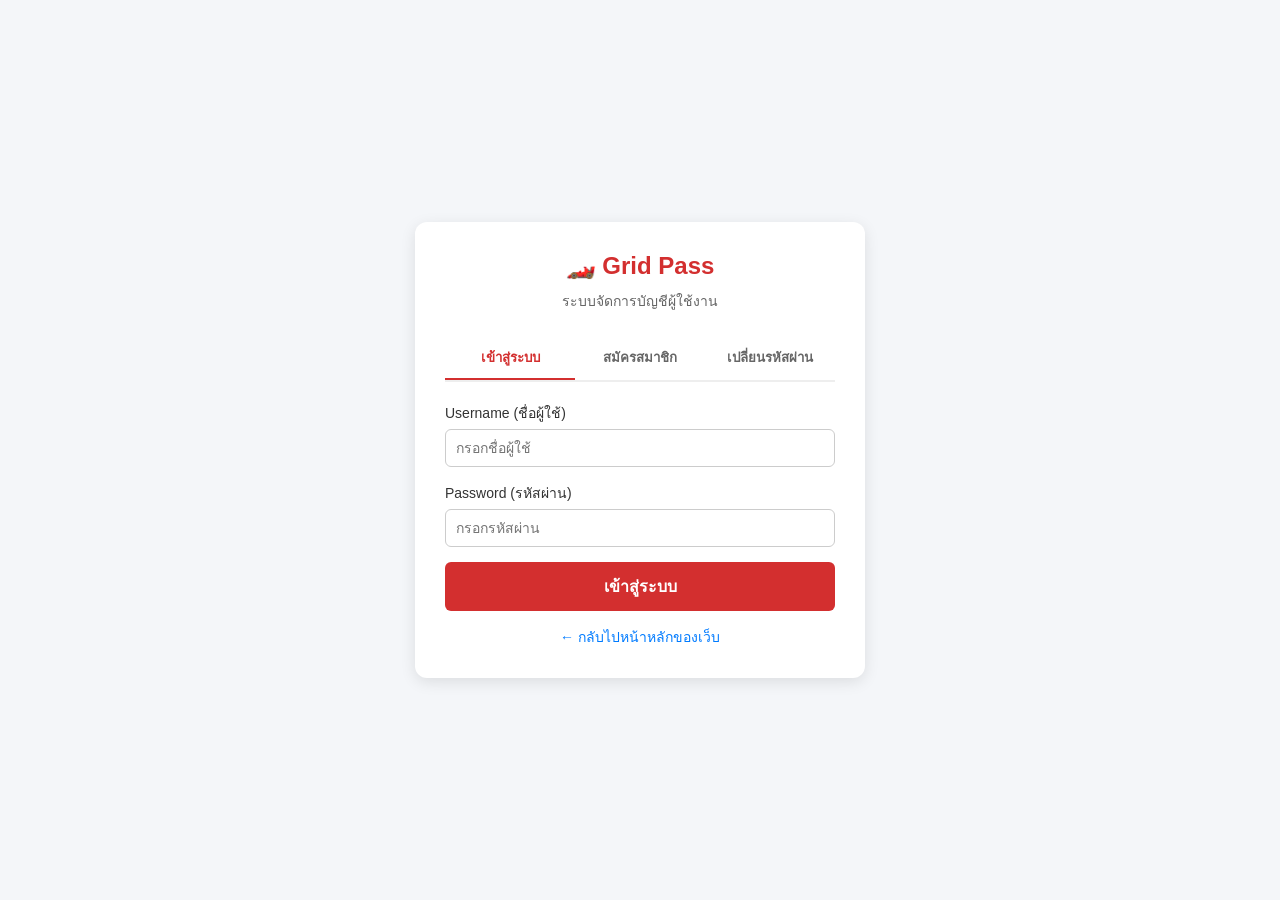
==== frontend/pages/auth.html @ ba8ef667 "add docker and project files" ====
<!DOCTYPE html>
<html lang="th">
<head>
    <meta charset="UTF-8">
    <meta name="viewport" content="width=device-width, initial-scale=1.0">
    <title>ระบบสมาชิก - Grid Pass</title>
    <style>
        * { box-sizing: border-box; font-family: 'Segoe UI', Tahoma, Geneva, Verdana, sans-serif; }
        body { background-color: #f4f6f9; display: flex; justify-content: center; align-items: center; min-height: 100vh; margin: 0; }
        .auth-card { background: white; width: 100%; max-width: 450px; padding: 30px; border-radius: 12px; box-shadow: 0 4px 15px rgba(0,0,0,0.1); }
        .auth-header { text-align: center; margin-bottom: 25px; }
        .auth-header h1 { color: #d32f2f; margin: 0 0 10px 0; font-size: 24px; }
        .tabs { display: flex; border-bottom: 2px solid #eee; margin-bottom: 20px; }
        .tab-btn { flex: 1; padding: 10px; background: none; border: none; font-weight: bold; color: #666; cursor: pointer; border-bottom: 2px solid transparent; }
        .tab-btn.active { color: #d32f2f; border-bottom-color: #d32f2f; }
        .form-group { margin-bottom: 15px; }
        .form-group label { display: block; margin-bottom: 5px; color: #333; font-size: 14px; }
        .form-group input { width: 100%; padding: 10px; border: 1px solid #ccc; border-radius: 6px; font-size: 14px; }
        .btn { width: 100%; padding: 12px; border: none; border-radius: 6px; font-size: 16px; font-weight: bold; cursor: pointer; transition: 0.2s; }
        .btn-primary { background-color: #d32f2f; color: white; }
        .btn-primary:hover { background-color: #b71c1c; }
        .btn-secondary { background-color: #6c757d; color: white; margin-top: 10px; }
        .alert { padding: 10px; border-radius: 6px; margin-bottom: 15px; display: none; font-size: 14px; text-align: center; }
        .alert-success { background-color: #d4edda; color: #155724; }
        .alert-error { background-color: #f8d7da; color: #721c24; }
        .nav-home { text-align: center; margin-top: 15px; }
        .nav-home a { color: #007bff; text-decoration: none; font-size: 14px; }
    </style>
</head>
<body>

<div class="auth-card">
    <div class="auth-header">
        <h1>🏎️ Grid Pass</h1>
        <p style="color: #666; margin: 0; font-size: 14px;">ระบบจัดการบัญชีผู้ใช้งาน</p>
    </div>

    <div id="alertBox" class="alert"></div>

    <!-- ส่วนที่ 1: แสดงเมื่อ "ยังไม่ได้ล็อกอิน" (Guest Area) -->
    <div id="guestArea">
        <div class="tabs">
            <button class="tab-btn active" onclick="switchTab('login')">เข้าสู่ระบบ</button>
            <button class="tab-btn" onclick="switchTab('register')">สมัครสมาชิก</button>
            <button class="tab-btn" onclick="switchTab('password')">เปลี่ยนรหัสผ่าน</button>
        </div>

        <form id="loginForm" onsubmit="handleLogin(event)">
            <div class="form-group">
                <label>Username (ชื่อผู้ใช้)</label>
                <input type="text" id="loginUsername" required placeholder="กรอกชื่อผู้ใช้">
            </div>
            <div class="form-group">
                <label>Password (รหัสผ่าน)</label>
                <input type="password" id="loginPassword" required placeholder="กรอกรหัสผ่าน">
            </div>
            <button type="submit" class="btn btn-primary">เข้าสู่ระบบ</button>
        </form>

        <form id="registerForm" style="display: none;" onsubmit="handleRegister(event)">
            <div class="form-group">
                <label>Username (ตั้งชื่อผู้ใช้)</label>
                <input type="text" id="regUsername" required placeholder="ตั้งชื่อผู้ใช้">
            </div>
            <div class="form-group">
                <label>Email (อีเมล)</label>
                <input type="email" id="regEmail" required placeholder="example@email.com">
            </div>
            <div class="form-group">
                <label>Password (ตั้งรหัสผ่าน)</label>
                <input type="password" id="regPassword" required placeholder="ตั้งรหัสผ่าน">
            </div>
            <button type="submit" class="btn btn-primary">สมัครสมาชิก</button>
        </form>

        <form id="passwordForm" style="display: none;" onsubmit="handleChangePassword(event)">
            <div class="form-group">
                <label>Username (ชื่อผู้ใช้)</label>
                <input type="text" id="passUsername" required placeholder="ชื่อผู้ใช้">
            </div>
            <div class="form-group">
                <label>รหัสผ่านเดิม</label>
                <input type="password" id="oldPassword" required placeholder="กรอกรหัสผ่านเดิม">
            </div>
            <div class="form-group">
                <label>รหัสผ่านใหม่</label>
                <input type="password" id="newPassword" required placeholder="ตั้งรหัสผ่านใหม่">
            </div>
            <button type="submit" class="btn btn-primary">ยืนยันเปลี่ยนรหัสผ่าน</button>
        </form>
    </div>

    <!-- ส่วนที่ 2: แสดงเมื่อ "ล็อกอินแล้ว" เท่านั้น (Logged In Area) -->
    <div id="loggedInArea" style="display: none; text-align: center;">
        <h2 style="color: #d32f2f;">✅ เข้าสู่ระบบแล้ว</h2>
        <p>ยินดีต้อนรับคุณ <strong id="showUsername" style="font-size: 18px;"></strong></p>
        <button class="btn btn-secondary" onclick="handleLogout()" style="width: 100%; margin-top: 20px;">ออกจากระบบ</button>
    </div>

    <div class="nav-home">
        <a href="/">← กลับไปหน้าหลักของเว็บ</a>
    </div>
</div>

<script>
    // เช็คสถานะตอนเปิดหน้าเว็บมาว่าล็อกอินอยู่ไหม
    window.onload = function() {
        const token = localStorage.getItem('token');
        const userStr = localStorage.getItem('user');
        
        if (token && userStr) {
            // ล็อกอินแล้ว -> ซ่อนฟอร์มทั้งหมด โชว์ปุ่มออกจากระบบ
            document.getElementById('guestArea').style.display = 'none';
            document.getElementById('loggedInArea').style.display = 'block';
            
            const user = JSON.parse(userStr);
            document.getElementById('showUsername').innerText = user.username;
        } else {
            // ยังไม่ล็อกอิน -> โชว์ฟอร์ม ซ่อนปุ่มออกจากระบบ
            document.getElementById('guestArea').style.display = 'block';
            document.getElementById('loggedInArea').style.display = 'none';
        }
    };

    function showAlert(message, isSuccess = true) {
        const box = document.getElementById('alertBox');
        box.className = `alert ${isSuccess ? 'alert-success' : 'alert-error'}`;
        box.innerText = message;
        box.style.display = 'block';
    }

    function switchTab(tab) {
        document.getElementById('loginForm').style.display = tab === 'login' ? 'block' : 'none';
        document.getElementById('registerForm').style.display = tab === 'register' ? 'block' : 'none';
        document.getElementById('passwordForm').style.display = tab === 'password' ? 'block' : 'none';
        
        const btns = document.querySelectorAll('.tab-btn');
        btns[0].classList.toggle('active', tab === 'login');
        btns[1].classList.toggle('active', tab === 'register');
        btns[2].classList.toggle('active', tab === 'password');
        document.getElementById('alertBox').style.display = 'none';
    }

    async function handleLogin(e) {
        e.preventDefault();
        const username = document.getElementById('loginUsername').value;
        const password = document.getElementById('loginPassword').value;

        const res = await fetch('/api/v1/auth/login', {
            method: 'POST',
            headers: { 'Content-Type': 'application/json' },
            body: JSON.stringify({ username, password })
        });
        const data = await res.json();

        if (res.ok) {
            localStorage.setItem('token', data.access_token);
            localStorage.setItem('user', JSON.stringify(data.user));
            showAlert('เข้าสู่ระบบสำเร็จ! กำลังพาไปหน้าหลัก...');
            setTimeout(() => { window.location.href = '/'; }, 1000);
        } else {
            showAlert(data.detail || 'เข้าสู่ระบบไม่สำเร็จ', false);
        }
    }

    async function handleRegister(e) {
        e.preventDefault();
        const username = document.getElementById('regUsername').value;
        const email = document.getElementById('regEmail').value;
        const password = document.getElementById('regPassword').value;

        const res = await fetch('/api/v1/auth/register', {
            method: 'POST',
            headers: { 'Content-Type': 'application/json' },
            body: JSON.stringify({ username, email, password })
        });
        const data = await res.json();

        if (res.ok) {
            showAlert(data.message + ' กรุณาล็อกอิน');
            document.getElementById('regUsername').value = '';
            document.getElementById('regEmail').value = '';
            document.getElementById('regPassword').value = '';
            setTimeout(() => switchTab('login'), 1500);
        } else {
            showAlert(data.detail || 'สมัครสมาชิกไม่สำเร็จ', false);
        }
    }

    async function handleChangePassword(e) {
        e.preventDefault();
        const username = document.getElementById('passUsername').value;
        const old_password = document.getElementById('oldPassword').value;
        const new_password = document.getElementById('newPassword').value;

        const res = await fetch('/api/v1/auth/change-password', {
            method: 'POST',
            headers: { 'Content-Type': 'application/json' },
            body: JSON.stringify({ username, old_password, new_password })
        });
        const data = await res.json();

        if (res.ok) {
            showAlert(data.message);
            document.getElementById('passUsername').value = '';
            document.getElementById('oldPassword').value = '';
            document.getElementById('newPassword').value = '';
            setTimeout(() => switchTab('login'), 1500);
        } else {
            showAlert(data.detail || 'เปลี่ยนรหัสผ่านไม่สำเร็จ', false);
        }
    }

    async function handleLogout() {
        localStorage.removeItem('token');
        localStorage.removeItem('user');
        window.location.reload(); // โหลดหน้าใหม่เพื่อให้ฟอร์มล็อกอินเด้งกลับมา
    }
</script>

</body>
</html>
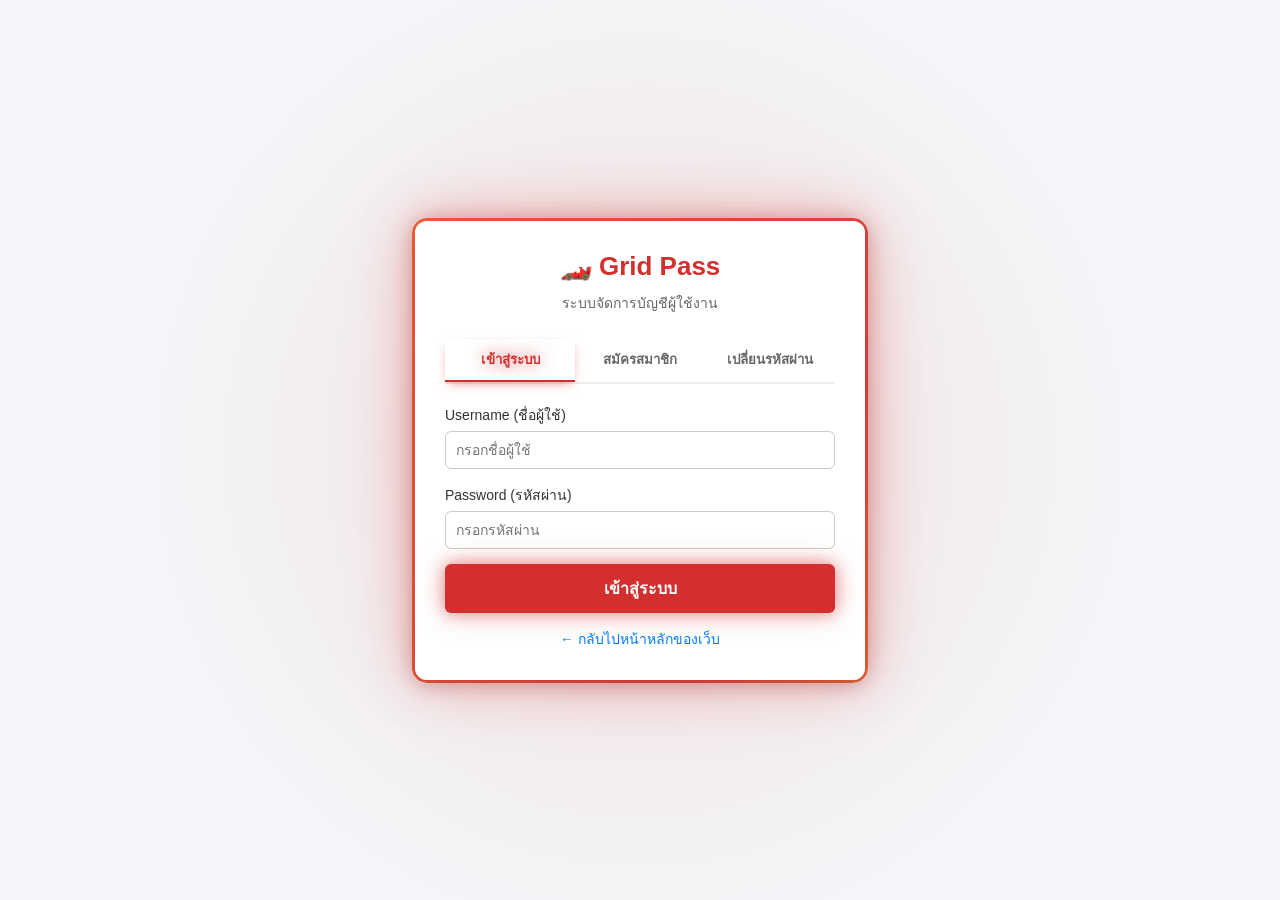
==== commit 79d153a6: "update" ====
--- a/frontend/pages/auth.html
+++ b/frontend/pages/auth.html
@@ -6,25 +6,151 @@
     <title>ระบบสมาชิก - Grid Pass</title>
     <style>
         * { box-sizing: border-box; font-family: 'Segoe UI', Tahoma, Geneva, Verdana, sans-serif; }
-        body { background-color: #f4f6f9; display: flex; justify-content: center; align-items: center; min-height: 100vh; margin: 0; }
-        .auth-card { background: white; width: 100%; max-width: 450px; padding: 30px; border-radius: 12px; box-shadow: 0 4px 15px rgba(0,0,0,0.1); }
+
+        /* 🆕 พื้นหลัง: glow สีแดงกระจายจากตรงกลางจอ ให้บรรยากาศเรืองแสงทั้งหน้า ไม่ใช่แค่รอบการ์ด */
+        body {
+            background-color: #f4f6f9;
+            background-image: radial-gradient(circle at center, rgba(211,47,47,0.18) 0%, rgba(211,47,47,0.05) 35%, transparent 65%);
+            display: flex;
+            justify-content: center;
+            align-items: center;
+            min-height: 100vh;
+            margin: 0;
+        }
+
+        /* 🆕 การ์ด: glow หลายเลเยอร์ สว่างจัดขึ้นมาก + pulse เร็วและแรงขึ้น + ขอบไล่สีเรืองแสง */
+        .auth-card {
+            position: relative;
+            background: white;
+            width: 100%;
+            max-width: 450px;
+            padding: 30px;
+            border-radius: 12px;
+            box-shadow:
+                0 4px 20px rgba(0,0,0,0.12),
+                0 0 25px rgba(211,47,47,0.35),
+                0 0 55px rgba(211,47,47,0.25),
+                0 0 90px rgba(255,90,31,0.15);
+            animation: cardGlow 1.8s ease-in-out infinite;
+        }
+
+        /* 🆕 ขอบไล่สีเรืองแสงวิ่งรอบการ์ด (เหมือนขอบ RGB ของเมาส์เกมมิ่ง) */
+        .auth-card::before {
+            content: '';
+            position: absolute;
+            inset: -3px;
+            border-radius: 15px;
+            padding: 3px;
+            background: linear-gradient(120deg, #ff5a1f, #d32f2f, #ffcc00, #d32f2f, #ff5a1f);
+            background-size: 300% 300%;
+            -webkit-mask: linear-gradient(#fff 0 0) content-box, linear-gradient(#fff 0 0);
+            -webkit-mask-composite: xor;
+            mask-composite: exclude;
+            opacity: 0.85;
+            z-index: -1;
+            animation: borderFlow 3s linear infinite;
+        }
+
+        @keyframes cardGlow {
+            0%, 100% {
+                box-shadow:
+                    0 4px 20px rgba(0,0,0,0.12),
+                    0 0 20px rgba(211,47,47,0.3),
+                    0 0 45px rgba(211,47,47,0.2),
+                    0 0 75px rgba(255,90,31,0.12);
+            }
+            50% {
+                box-shadow:
+                    0 4px 20px rgba(0,0,0,0.12),
+                    0 0 40px rgba(211,47,47,0.6),
+                    0 0 80px rgba(211,47,47,0.4),
+                    0 0 130px rgba(255,90,31,0.28);
+            }
+        }
+
+        @keyframes borderFlow {
+            0%   { background-position: 0% 50%; }
+            100% { background-position: 300% 50%; }
+        }
+
         .auth-header { text-align: center; margin-bottom: 25px; }
-        .auth-header h1 { color: #d32f2f; margin: 0 0 10px 0; font-size: 24px; }
+
+        /* 🆕 โลโก้: text glow แดง-ส้มจัดจ้าน เต้นตามจังหวะการ์ด */
+        .auth-header h1 {
+            color: #d32f2f;
+            margin: 0 0 10px 0;
+            font-size: 26px;
+            animation: textGlow 1.8s ease-in-out infinite;
+        }
+
+        @keyframes textGlow {
+            0%, 100% {
+                text-shadow:
+                    0 0 8px rgba(211,47,47,0.6),
+                    0 0 18px rgba(211,47,47,0.4),
+                    0 0 30px rgba(255,90,31,0.25);
+            }
+            50% {
+                text-shadow:
+                    0 0 14px rgba(211,47,47,0.9),
+                    0 0 32px rgba(211,47,47,0.7),
+                    0 0 55px rgba(255,90,31,0.5);
+            }
+        }
+
         .tabs { display: flex; border-bottom: 2px solid #eee; margin-bottom: 20px; }
-        .tab-btn { flex: 1; padding: 10px; background: none; border: none; font-weight: bold; color: #666; cursor: pointer; border-bottom: 2px solid transparent; }
-        .tab-btn.active { color: #d32f2f; border-bottom-color: #d32f2f; }
+        .tab-btn { flex: 1; padding: 10px; background: none; border: none; font-weight: bold; color: #666; cursor: pointer; border-bottom: 2px solid transparent; transition: color 0.2s, border-color 0.2s, text-shadow 0.2s; }
+
+        /* 🆕 tab ที่ active: เรืองแสงแดงชัดเจน + เส้นใต้เรืองด้วย */
+        .tab-btn.active {
+            color: #d32f2f;
+            border-bottom-color: #d32f2f;
+            text-shadow: 0 0 14px rgba(211,47,47,0.55), 0 0 26px rgba(211,47,47,0.3);
+            box-shadow: 0 4px 12px -4px rgba(211,47,47,0.6);
+        }
+
         .form-group { margin-bottom: 15px; }
         .form-group label { display: block; margin-bottom: 5px; color: #333; font-size: 14px; }
-        .form-group input { width: 100%; padding: 10px; border: 1px solid #ccc; border-radius: 6px; font-size: 14px; }
+
+        /* 🆕 input: focus glow จัดเต็ม */
+        .form-group input {
+            width: 100%;
+            padding: 10px;
+            border: 1px solid #ccc;
+            border-radius: 6px;
+            font-size: 14px;
+            transition: border-color 0.2s, box-shadow 0.2s;
+        }
+        .form-group input:focus {
+            outline: none;
+            border-color: #d32f2f;
+            box-shadow: 0 0 0 3px rgba(211,47,47,0.2), 0 0 20px rgba(211,47,47,0.45), 0 0 40px rgba(211,47,47,0.2);
+        }
+
         .btn { width: 100%; padding: 12px; border: none; border-radius: 6px; font-size: 16px; font-weight: bold; cursor: pointer; transition: 0.2s; }
-        .btn-primary { background-color: #d32f2f; color: white; }
-        .btn-primary:hover { background-color: #b71c1c; }
+
+        /* 🆕 ปุ่มหลัก: เรืองแสงตลอดเวลา (ไม่ใช่แค่ hover) + สว่างจัดตอน hover */
+        .btn-primary {
+            background-color: #d32f2f;
+            color: white;
+            box-shadow: 0 0 16px rgba(211,47,47,0.5), 0 0 30px rgba(211,47,47,0.25);
+        }
+        .btn-primary:hover {
+            background-color: #b71c1c;
+            box-shadow: 0 0 26px rgba(211,47,47,0.85), 0 0 55px rgba(211,47,47,0.5), 0 0 90px rgba(255,90,31,0.3);
+            transform: translateY(-1px);
+        }
+
         .btn-secondary { background-color: #6c757d; color: white; margin-top: 10px; }
         .alert { padding: 10px; border-radius: 6px; margin-bottom: 15px; display: none; font-size: 14px; text-align: center; }
         .alert-success { background-color: #d4edda; color: #155724; }
         .alert-error { background-color: #f8d7da; color: #721c24; }
         .nav-home { text-align: center; margin-top: 15px; }
         .nav-home a { color: #007bff; text-decoration: none; font-size: 14px; }
+
+        @media (prefers-reduced-motion: reduce) {
+            .auth-card, .auth-card::before, .auth-header h1 { animation: none; }
+        }
     </style>
 </head>
 <body>
@@ -109,14 +235,12 @@
         const userStr = localStorage.getItem('user');
         
         if (token && userStr) {
-            // ล็อกอินแล้ว -> ซ่อนฟอร์มทั้งหมด โชว์ปุ่มออกจากระบบ
             document.getElementById('guestArea').style.display = 'none';
             document.getElementById('loggedInArea').style.display = 'block';
             
             const user = JSON.parse(userStr);
             document.getElementById('showUsername').innerText = user.username;
         } else {
-            // ยังไม่ล็อกอิน -> โชว์ฟอร์ม ซ่อนปุ่มออกจากระบบ
             document.getElementById('guestArea').style.display = 'block';
             document.getElementById('loggedInArea').style.display = 'none';
         }
@@ -214,7 +338,7 @@
     async function handleLogout() {
         localStorage.removeItem('token');
         localStorage.removeItem('user');
-        window.location.reload(); // โหลดหน้าใหม่เพื่อให้ฟอร์มล็อกอินเด้งกลับมา
+        window.location.reload();
     }
 </script>
 
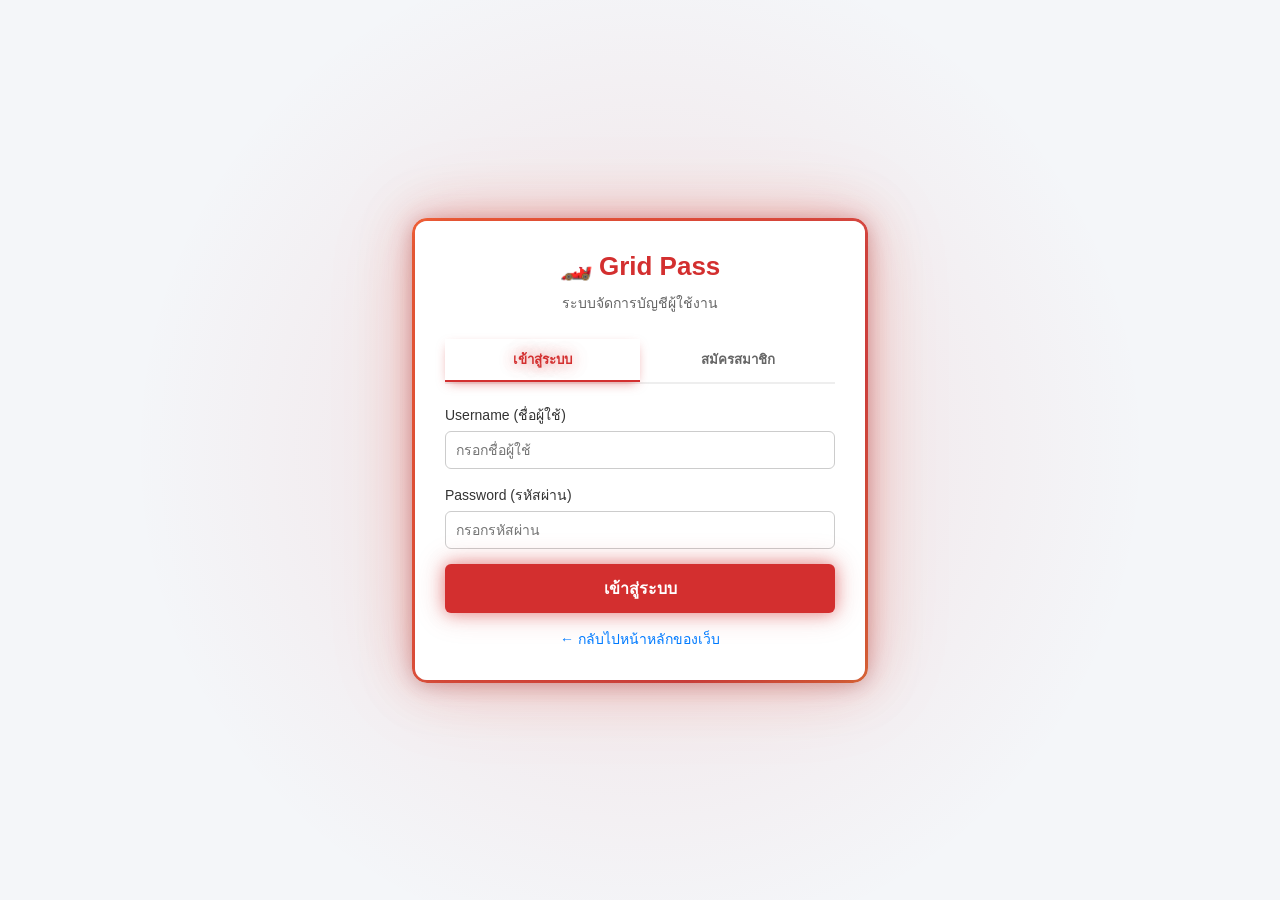
==== commit 0977e962: "Resume pending booking after login via next param" ====
--- a/frontend/pages/auth.html
+++ b/frontend/pages/auth.html
@@ -35,7 +35,7 @@
         }
 
         /* 🆕 ขอบไล่สีเรืองแสงวิ่งรอบการ์ด (เหมือนขอบ RGB ของเมาส์เกมมิ่ง) */
-        .auth-card::before {
+.auth-card::before {
             content: '';
             position: absolute;
             inset: -3px;
@@ -44,6 +44,7 @@
             background: linear-gradient(120deg, #ff5a1f, #d32f2f, #ffcc00, #d32f2f, #ff5a1f);
             background-size: 300% 300%;
             -webkit-mask: linear-gradient(#fff 0 0) content-box, linear-gradient(#fff 0 0);
+            mask: linear-gradient(#fff 0 0) content-box, linear-gradient(#fff 0 0); /* 👈 เพิ่มบรรทัดนี้ */
             -webkit-mask-composite: xor;
             mask-composite: exclude;
             opacity: 0.85;
@@ -168,7 +169,6 @@
         <div class="tabs">
             <button class="tab-btn active" onclick="switchTab('login')">เข้าสู่ระบบ</button>
             <button class="tab-btn" onclick="switchTab('register')">สมัครสมาชิก</button>
-            <button class="tab-btn" onclick="switchTab('password')">เปลี่ยนรหัสผ่าน</button>
         </div>
 
         <form id="loginForm" onsubmit="handleLogin(event)">
@@ -199,27 +199,23 @@
             <button type="submit" class="btn btn-primary">สมัครสมาชิก</button>
         </form>
 
-        <form id="passwordForm" style="display: none;" onsubmit="handleChangePassword(event)">
-            <div class="form-group">
-                <label>Username (ชื่อผู้ใช้)</label>
-                <input type="text" id="passUsername" required placeholder="ชื่อผู้ใช้">
-            </div>
-            <div class="form-group">
-                <label>รหัสผ่านเดิม</label>
-                <input type="password" id="oldPassword" required placeholder="กรอกรหัสผ่านเดิม">
-            </div>
-            <div class="form-group">
-                <label>รหัสผ่านใหม่</label>
-                <input type="password" id="newPassword" required placeholder="ตั้งรหัสผ่านใหม่">
-            </div>
-            <button type="submit" class="btn btn-primary">ยืนยันเปลี่ยนรหัสผ่าน</button>
-        </form>
     </div>
 
     <!-- ส่วนที่ 2: แสดงเมื่อ "ล็อกอินแล้ว" เท่านั้น (Logged In Area) -->
     <div id="loggedInArea" style="display: none; text-align: center;">
         <h2 style="color: #d32f2f;">✅ เข้าสู่ระบบแล้ว</h2>
         <p>ยินดีต้อนรับคุณ <strong id="showUsername" style="font-size: 18px;"></strong></p>
+        <form id="passwordForm" onsubmit="handleChangePassword(event)" style="text-align:left; margin-top:20px;">
+            <div class="form-group">
+                <label>รหัสผ่านเดิม</label>
+                <input type="password" id="oldPassword" required placeholder="กรอกรหัสผ่านเดิม">
+            </div>
+            <div class="form-group">
+                <label>รหัสผ่านใหม่ (อย่างน้อย 8 ตัว)</label>
+                <input type="password" id="newPassword" required minlength="8" placeholder="ตั้งรหัสผ่านใหม่">
+            </div>
+            <button type="submit" class="btn btn-primary">ยืนยันเปลี่ยนรหัสผ่าน</button>
+        </form>
         <button class="btn btn-secondary" onclick="handleLogout()" style="width: 100%; margin-top: 20px;">ออกจากระบบ</button>
     </div>
 
@@ -230,11 +226,20 @@
 
 <script>
     // เช็คสถานะตอนเปิดหน้าเว็บมาว่าล็อกอินอยู่ไหม
+    // อ่านพารามิเตอร์ next (รับเฉพาะ path ในเว็บเดียวกัน กันถูกส่งไปเว็บอื่น)
+    function getNext() {
+        const next = new URLSearchParams(window.location.search).get('next');
+        if (next && next.startsWith('/') && !next.startsWith('//') && !next.includes('\\')) return next;
+        return null;
+    }
+
     window.onload = function() {
         const token = localStorage.getItem('token');
         const userStr = localStorage.getItem('user');
         
         if (token && userStr) {
+            const nextUrl = getNext();
+            if (nextUrl) { window.location.replace(nextUrl); return; }
             document.getElementById('guestArea').style.display = 'none';
             document.getElementById('loggedInArea').style.display = 'block';
             
@@ -256,12 +261,10 @@
     function switchTab(tab) {
         document.getElementById('loginForm').style.display = tab === 'login' ? 'block' : 'none';
         document.getElementById('registerForm').style.display = tab === 'register' ? 'block' : 'none';
-        document.getElementById('passwordForm').style.display = tab === 'password' ? 'block' : 'none';
         
         const btns = document.querySelectorAll('.tab-btn');
         btns[0].classList.toggle('active', tab === 'login');
         btns[1].classList.toggle('active', tab === 'register');
-        btns[2].classList.toggle('active', tab === 'password');
         document.getElementById('alertBox').style.display = 'none';
     }
 
@@ -281,7 +284,7 @@
             localStorage.setItem('token', data.access_token);
             localStorage.setItem('user', JSON.stringify(data.user));
             showAlert('เข้าสู่ระบบสำเร็จ! กำลังพาไปหน้าหลัก...');
-            setTimeout(() => { window.location.href = '/'; }, 1000);
+            setTimeout(() => { window.location.href = getNext() || '/'; }, 1000);
         } else {
             showAlert(data.detail || 'เข้าสู่ระบบไม่สำเร็จ', false);
         }
@@ -313,24 +316,25 @@
 
     async function handleChangePassword(e) {
         e.preventDefault();
-        const username = document.getElementById('passUsername').value;
         const old_password = document.getElementById('oldPassword').value;
         const new_password = document.getElementById('newPassword').value;
 
         const res = await fetch('/api/v1/auth/change-password', {
             method: 'POST',
-            headers: { 'Content-Type': 'application/json' },
-            body: JSON.stringify({ username, old_password, new_password })
+            headers: {
+                'Content-Type': 'application/json',
+                'Authorization': 'Bearer ' + localStorage.getItem('token')
+            },
+            body: JSON.stringify({ old_password, new_password })
         });
         const data = await res.json();
 
         if (res.ok) {
             showAlert(data.message);
-            document.getElementById('passUsername').value = '';
             document.getElementById('oldPassword').value = '';
             document.getElementById('newPassword').value = '';
-            setTimeout(() => switchTab('login'), 1500);
         } else {
+            if (res.status === 401) { handleLogout(); return; }
             showAlert(data.detail || 'เปลี่ยนรหัสผ่านไม่สำเร็จ', false);
         }
     }
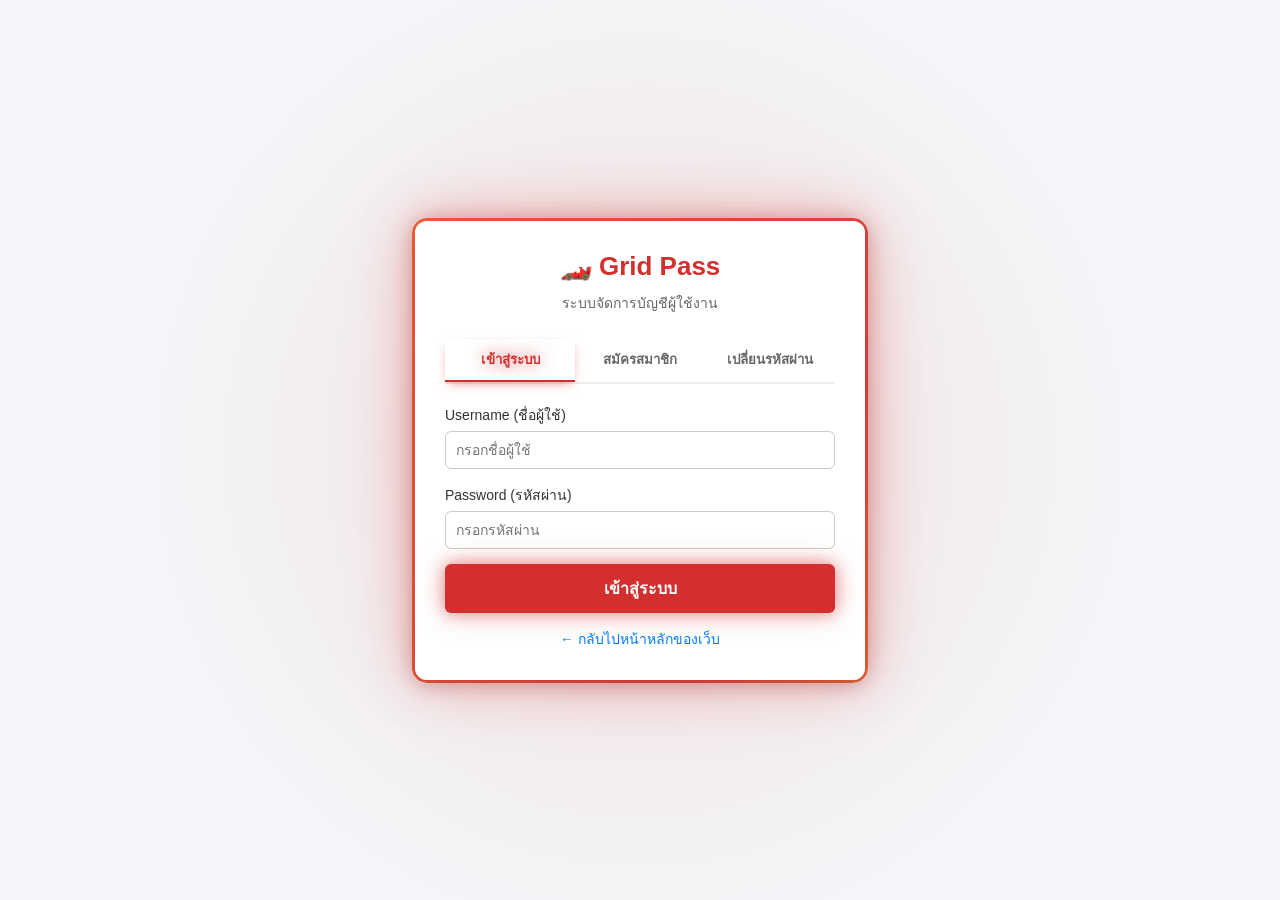
==== commit af5a1b55: "fix missing user_id column in booking table" ====
--- a/frontend/pages/auth.html
+++ b/frontend/pages/auth.html
@@ -35,7 +35,7 @@
         }
 
         /* 🆕 ขอบไล่สีเรืองแสงวิ่งรอบการ์ด (เหมือนขอบ RGB ของเมาส์เกมมิ่ง) */
-.auth-card::before {
+        .auth-card::before {
             content: '';
             position: absolute;
             inset: -3px;
@@ -44,7 +44,7 @@
             background: linear-gradient(120deg, #ff5a1f, #d32f2f, #ffcc00, #d32f2f, #ff5a1f);
             background-size: 300% 300%;
             -webkit-mask: linear-gradient(#fff 0 0) content-box, linear-gradient(#fff 0 0);
-            mask: linear-gradient(#fff 0 0) content-box, linear-gradient(#fff 0 0); /* 👈 เพิ่มบรรทัดนี้ */
+            mask: linear-gradient(#fff 0 0) content-box, linear-gradient(#fff 0 0);
             -webkit-mask-composite: xor;
             mask-composite: exclude;
             opacity: 0.85;
@@ -169,6 +169,7 @@
         <div class="tabs">
             <button class="tab-btn active" onclick="switchTab('login')">เข้าสู่ระบบ</button>
             <button class="tab-btn" onclick="switchTab('register')">สมัครสมาชิก</button>
+            <button class="tab-btn" onclick="switchTab('password')">เปลี่ยนรหัสผ่าน</button>
         </div>
 
         <form id="loginForm" onsubmit="handleLogin(event)">
@@ -199,23 +200,27 @@
             <button type="submit" class="btn btn-primary">สมัครสมาชิก</button>
         </form>
 
+        <form id="passwordForm" style="display: none;" onsubmit="handleChangePassword(event)">
+            <div class="form-group">
+                <label>Username (ชื่อผู้ใช้)</label>
+                <input type="text" id="passUsername" required placeholder="ชื่อผู้ใช้">
+            </div>
+            <div class="form-group">
+                <label>รหัสผ่านเดิม</label>
+                <input type="password" id="oldPassword" required placeholder="กรอกรหัสผ่านเดิม">
+            </div>
+            <div class="form-group">
+                <label>รหัสผ่านใหม่</label>
+                <input type="password" id="newPassword" required placeholder="ตั้งรหัสผ่านใหม่">
+            </div>
+            <button type="submit" class="btn btn-primary">ยืนยันเปลี่ยนรหัสผ่าน</button>
+        </form>
     </div>
 
     <!-- ส่วนที่ 2: แสดงเมื่อ "ล็อกอินแล้ว" เท่านั้น (Logged In Area) -->
     <div id="loggedInArea" style="display: none; text-align: center;">
         <h2 style="color: #d32f2f;">✅ เข้าสู่ระบบแล้ว</h2>
         <p>ยินดีต้อนรับคุณ <strong id="showUsername" style="font-size: 18px;"></strong></p>
-        <form id="passwordForm" onsubmit="handleChangePassword(event)" style="text-align:left; margin-top:20px;">
-            <div class="form-group">
-                <label>รหัสผ่านเดิม</label>
-                <input type="password" id="oldPassword" required placeholder="กรอกรหัสผ่านเดิม">
-            </div>
-            <div class="form-group">
-                <label>รหัสผ่านใหม่ (อย่างน้อย 8 ตัว)</label>
-                <input type="password" id="newPassword" required minlength="8" placeholder="ตั้งรหัสผ่านใหม่">
-            </div>
-            <button type="submit" class="btn btn-primary">ยืนยันเปลี่ยนรหัสผ่าน</button>
-        </form>
         <button class="btn btn-secondary" onclick="handleLogout()" style="width: 100%; margin-top: 20px;">ออกจากระบบ</button>
     </div>
 
@@ -226,20 +231,11 @@
 
 <script>
     // เช็คสถานะตอนเปิดหน้าเว็บมาว่าล็อกอินอยู่ไหม
-    // อ่านพารามิเตอร์ next (รับเฉพาะ path ในเว็บเดียวกัน กันถูกส่งไปเว็บอื่น)
-    function getNext() {
-        const next = new URLSearchParams(window.location.search).get('next');
-        if (next && next.startsWith('/') && !next.startsWith('//') && !next.includes('\\')) return next;
-        return null;
-    }
-
     window.onload = function() {
         const token = localStorage.getItem('token');
         const userStr = localStorage.getItem('user');
         
         if (token && userStr) {
-            const nextUrl = getNext();
-            if (nextUrl) { window.location.replace(nextUrl); return; }
             document.getElementById('guestArea').style.display = 'none';
             document.getElementById('loggedInArea').style.display = 'block';
             
@@ -251,6 +247,13 @@
         }
     };
 
+    // 🆕 อ่านปลายทางหลังล็อกอินจาก ?next=... (รับเฉพาะ path ภายในเว็บเรา กัน open redirect)
+    function getNextUrl() {
+        const next = new URLSearchParams(location.search).get('next');
+        if (next && next.startsWith('/') && !next.startsWith('//')) return next;
+        return '/';
+    }
+
     function showAlert(message, isSuccess = true) {
         const box = document.getElementById('alertBox');
         box.className = `alert ${isSuccess ? 'alert-success' : 'alert-error'}`;
@@ -261,10 +264,12 @@
     function switchTab(tab) {
         document.getElementById('loginForm').style.display = tab === 'login' ? 'block' : 'none';
         document.getElementById('registerForm').style.display = tab === 'register' ? 'block' : 'none';
+        document.getElementById('passwordForm').style.display = tab === 'password' ? 'block' : 'none';
         
         const btns = document.querySelectorAll('.tab-btn');
         btns[0].classList.toggle('active', tab === 'login');
         btns[1].classList.toggle('active', tab === 'register');
+        btns[2].classList.toggle('active', tab === 'password');
         document.getElementById('alertBox').style.display = 'none';
     }
 
@@ -283,8 +288,9 @@
         if (res.ok) {
             localStorage.setItem('token', data.access_token);
             localStorage.setItem('user', JSON.stringify(data.user));
-            showAlert('เข้าสู่ระบบสำเร็จ! กำลังพาไปหน้าหลัก...');
-            setTimeout(() => { window.location.href = getNext() || '/'; }, 1000);
+            // 🆕 กลับไปหน้าที่ส่งมา (?next=) แทนการไปหน้าหลักเสมอ
+            showAlert('เข้าสู่ระบบสำเร็จ! กำลังพากลับ...');
+            setTimeout(() => { window.location.href = getNextUrl(); }, 600);
         } else {
             showAlert(data.detail || 'เข้าสู่ระบบไม่สำเร็จ', false);
         }
@@ -316,25 +322,24 @@
 
     async function handleChangePassword(e) {
         e.preventDefault();
+        const username = document.getElementById('passUsername').value;
         const old_password = document.getElementById('oldPassword').value;
         const new_password = document.getElementById('newPassword').value;
 
         const res = await fetch('/api/v1/auth/change-password', {
             method: 'POST',
-            headers: {
-                'Content-Type': 'application/json',
-                'Authorization': 'Bearer ' + localStorage.getItem('token')
-            },
-            body: JSON.stringify({ old_password, new_password })
+            headers: { 'Content-Type': 'application/json' },
+            body: JSON.stringify({ username, old_password, new_password })
         });
         const data = await res.json();
 
         if (res.ok) {
             showAlert(data.message);
+            document.getElementById('passUsername').value = '';
             document.getElementById('oldPassword').value = '';
             document.getElementById('newPassword').value = '';
+            setTimeout(() => switchTab('login'), 1500);
         } else {
-            if (res.status === 401) { handleLogout(); return; }
             showAlert(data.detail || 'เปลี่ยนรหัสผ่านไม่สำเร็จ', false);
         }
     }
@@ -347,4 +352,4 @@
 </script>
 
 </body>
-</html>+</html>
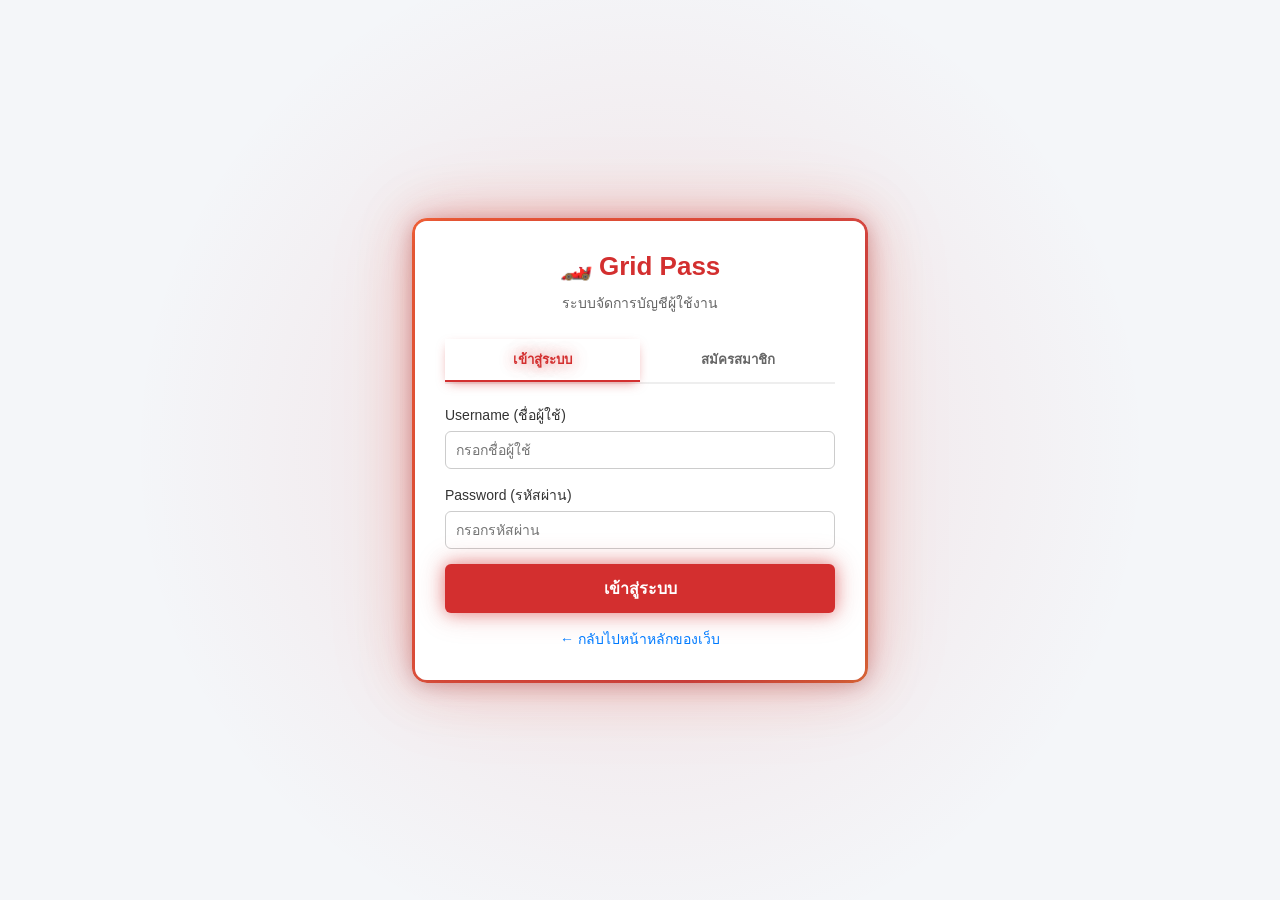
==== commit 67b21772: "force resolve conflict using local code" ====
--- a/frontend/pages/auth.html
+++ b/frontend/pages/auth.html
@@ -169,7 +169,6 @@
         <div class="tabs">
             <button class="tab-btn active" onclick="switchTab('login')">เข้าสู่ระบบ</button>
             <button class="tab-btn" onclick="switchTab('register')">สมัครสมาชิก</button>
-            <button class="tab-btn" onclick="switchTab('password')">เปลี่ยนรหัสผ่าน</button>
         </div>
 
         <form id="loginForm" onsubmit="handleLogin(event)">
@@ -200,27 +199,23 @@
             <button type="submit" class="btn btn-primary">สมัครสมาชิก</button>
         </form>
 
-        <form id="passwordForm" style="display: none;" onsubmit="handleChangePassword(event)">
-            <div class="form-group">
-                <label>Username (ชื่อผู้ใช้)</label>
-                <input type="text" id="passUsername" required placeholder="ชื่อผู้ใช้">
-            </div>
-            <div class="form-group">
-                <label>รหัสผ่านเดิม</label>
-                <input type="password" id="oldPassword" required placeholder="กรอกรหัสผ่านเดิม">
-            </div>
-            <div class="form-group">
-                <label>รหัสผ่านใหม่</label>
-                <input type="password" id="newPassword" required placeholder="ตั้งรหัสผ่านใหม่">
-            </div>
-            <button type="submit" class="btn btn-primary">ยืนยันเปลี่ยนรหัสผ่าน</button>
-        </form>
     </div>
 
     <!-- ส่วนที่ 2: แสดงเมื่อ "ล็อกอินแล้ว" เท่านั้น (Logged In Area) -->
     <div id="loggedInArea" style="display: none; text-align: center;">
         <h2 style="color: #d32f2f;">✅ เข้าสู่ระบบแล้ว</h2>
         <p>ยินดีต้อนรับคุณ <strong id="showUsername" style="font-size: 18px;"></strong></p>
+        <form id="passwordForm" onsubmit="handleChangePassword(event)" style="text-align:left; margin-top:20px;">
+            <div class="form-group">
+                <label>รหัสผ่านเดิม</label>
+                <input type="password" id="oldPassword" required placeholder="กรอกรหัสผ่านเดิม">
+            </div>
+            <div class="form-group">
+                <label>รหัสผ่านใหม่ (อย่างน้อย 8 ตัว)</label>
+                <input type="password" id="newPassword" required minlength="8" placeholder="ตั้งรหัสผ่านใหม่">
+            </div>
+            <button type="submit" class="btn btn-primary">ยืนยันเปลี่ยนรหัสผ่าน</button>
+        </form>
         <button class="btn btn-secondary" onclick="handleLogout()" style="width: 100%; margin-top: 20px;">ออกจากระบบ</button>
     </div>
 
@@ -231,11 +226,20 @@
 
 <script>
     // เช็คสถานะตอนเปิดหน้าเว็บมาว่าล็อกอินอยู่ไหม
+    // อ่านพารามิเตอร์ next (รับเฉพาะ path ในเว็บเดียวกัน กันถูกส่งไปเว็บอื่น)
+    function getNext() {
+        const next = new URLSearchParams(window.location.search).get('next');
+        if (next && next.startsWith('/') && !next.startsWith('//') && !next.includes('\\')) return next;
+        return null;
+    }
+
     window.onload = function() {
         const token = localStorage.getItem('token');
         const userStr = localStorage.getItem('user');
         
         if (token && userStr) {
+            const nextUrl = getNext();
+            if (nextUrl) { window.location.replace(nextUrl); return; }
             document.getElementById('guestArea').style.display = 'none';
             document.getElementById('loggedInArea').style.display = 'block';
             
@@ -264,12 +268,10 @@
     function switchTab(tab) {
         document.getElementById('loginForm').style.display = tab === 'login' ? 'block' : 'none';
         document.getElementById('registerForm').style.display = tab === 'register' ? 'block' : 'none';
-        document.getElementById('passwordForm').style.display = tab === 'password' ? 'block' : 'none';
         
         const btns = document.querySelectorAll('.tab-btn');
         btns[0].classList.toggle('active', tab === 'login');
         btns[1].classList.toggle('active', tab === 'register');
-        btns[2].classList.toggle('active', tab === 'password');
         document.getElementById('alertBox').style.display = 'none';
     }
 
@@ -288,9 +290,14 @@
         if (res.ok) {
             localStorage.setItem('token', data.access_token);
             localStorage.setItem('user', JSON.stringify(data.user));
+<<<<<<< HEAD
             // 🆕 กลับไปหน้าที่ส่งมา (?next=) แทนการไปหน้าหลักเสมอ
             showAlert('เข้าสู่ระบบสำเร็จ! กำลังพากลับ...');
             setTimeout(() => { window.location.href = getNextUrl(); }, 600);
+=======
+            showAlert('เข้าสู่ระบบสำเร็จ! กำลังพาไปหน้าหลัก...');
+            setTimeout(() => { window.location.href = getNext() || '/'; }, 1000);
+>>>>>>> f6020754512dbed3d50b11f68de4e438c8d05959
         } else {
             showAlert(data.detail || 'เข้าสู่ระบบไม่สำเร็จ', false);
         }
@@ -322,24 +329,25 @@
 
     async function handleChangePassword(e) {
         e.preventDefault();
-        const username = document.getElementById('passUsername').value;
         const old_password = document.getElementById('oldPassword').value;
         const new_password = document.getElementById('newPassword').value;
 
         const res = await fetch('/api/v1/auth/change-password', {
             method: 'POST',
-            headers: { 'Content-Type': 'application/json' },
-            body: JSON.stringify({ username, old_password, new_password })
+            headers: {
+                'Content-Type': 'application/json',
+                'Authorization': 'Bearer ' + localStorage.getItem('token')
+            },
+            body: JSON.stringify({ old_password, new_password })
         });
         const data = await res.json();
 
         if (res.ok) {
             showAlert(data.message);
-            document.getElementById('passUsername').value = '';
             document.getElementById('oldPassword').value = '';
             document.getElementById('newPassword').value = '';
-            setTimeout(() => switchTab('login'), 1500);
         } else {
+            if (res.status === 401) { handleLogout(); return; }
             showAlert(data.detail || 'เปลี่ยนรหัสผ่านไม่สำเร็จ', false);
         }
     }
